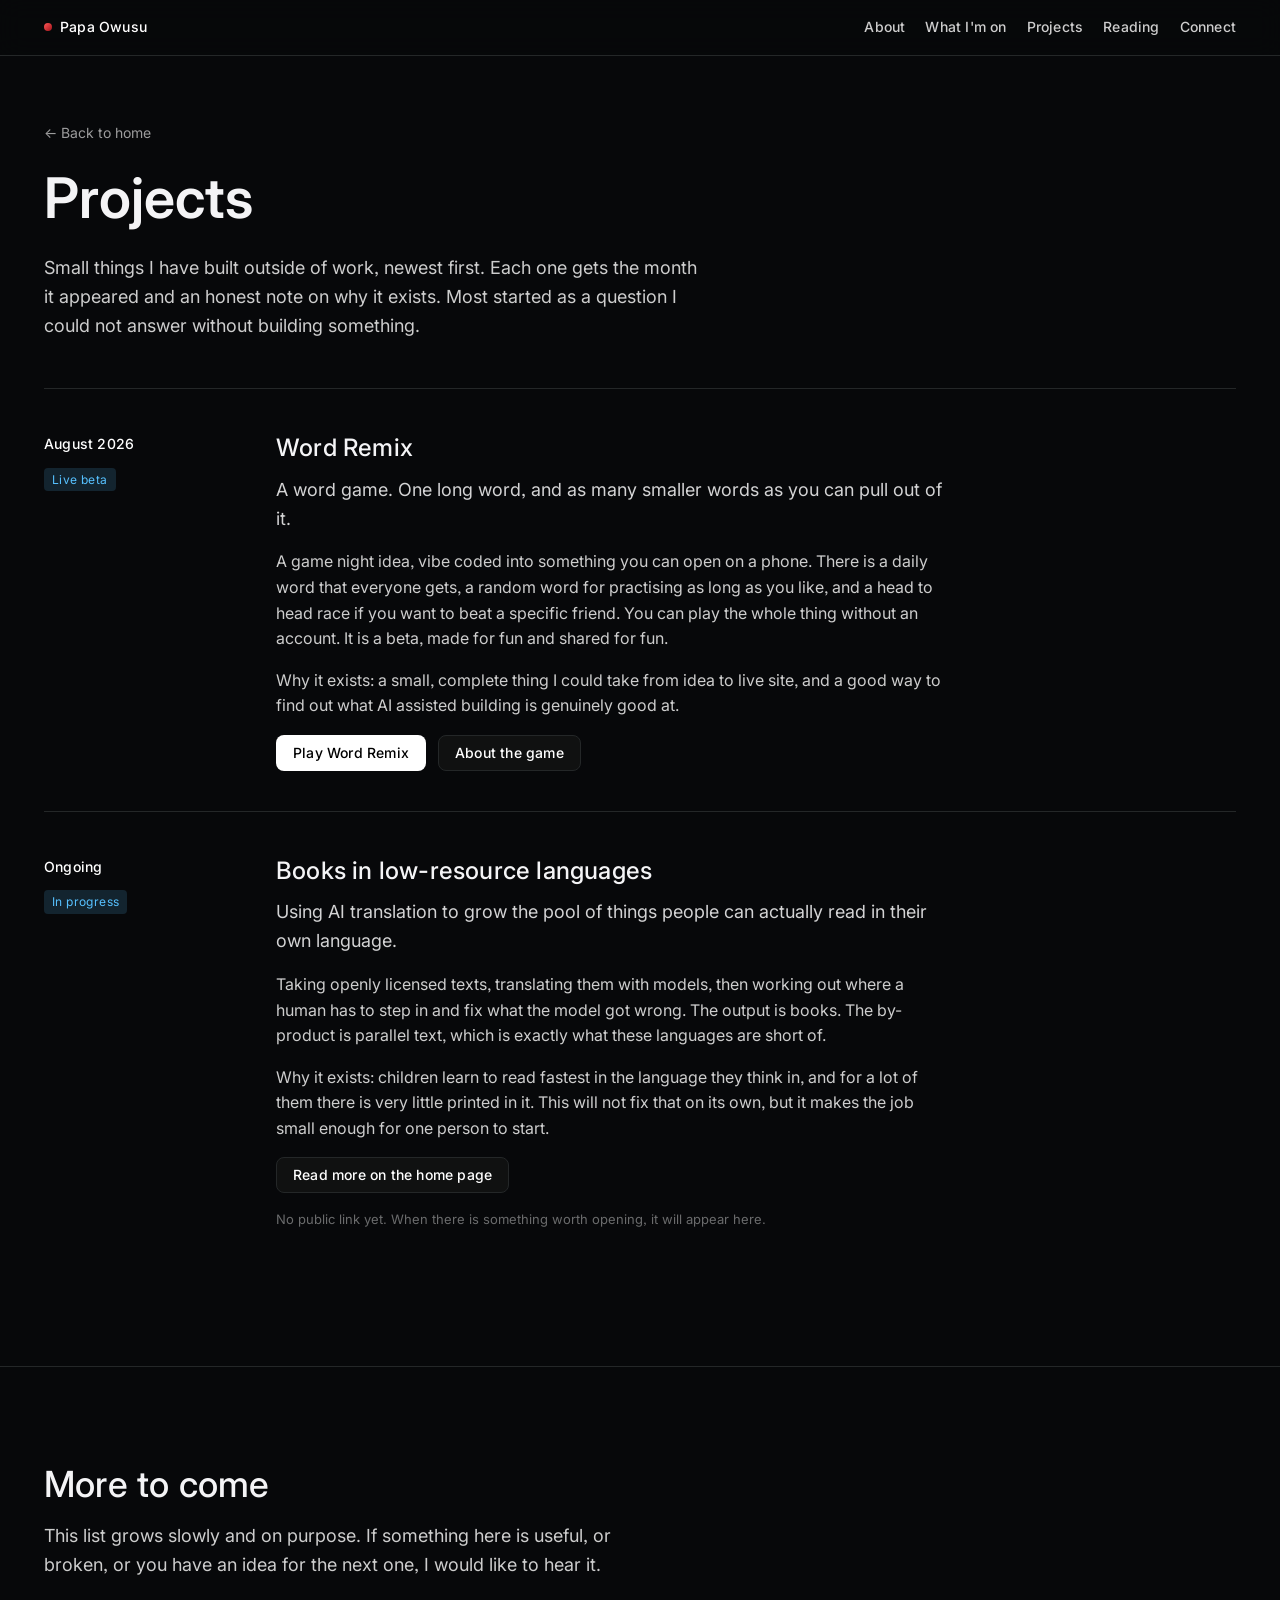
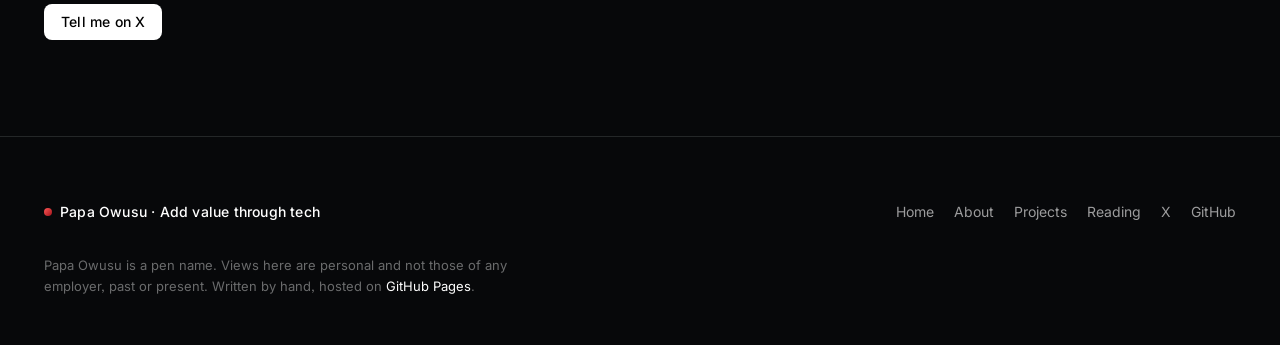
==== projects.html @ 437da06e "initial page" ====
<!DOCTYPE html>
<html lang="en">
<head>
<meta charset="utf-8">
<meta name="viewport" content="width=device-width, initial-scale=1">
<title>Projects · Papa Owusu</title>
<meta name="description" content="Things Papa Owusu (pkobts) has built outside of work, with the month each one appeared and why it exists.">
<meta name="author" content="Papa Owusu">

<meta property="og:type" content="website">
<meta property="og:title" content="Projects · Papa Owusu">
<meta property="og:description" content="Side projects and experiments, with the month each one appeared and why it exists.">
<meta property="og:url" content="https://pkobts.github.io/projects.html">
<meta name="twitter:card" content="summary">
<meta name="twitter:creator" content="@pkobts">

<link rel="icon" href="data:image/svg+xml,<svg xmlns='http://www.w3.org/2000/svg' viewBox='0 0 32 32'><rect width='32' height='32' rx='8' fill='%230d0d0d'/><text x='16' y='22' font-family='Inter,sans-serif' font-size='16' font-weight='600' fill='%23ff5757' text-anchor='middle'>P</text></svg>">
<link rel="preconnect" href="https://fonts.googleapis.com">
<link rel="preconnect" href="https://fonts.gstatic.com" crossorigin>
<link href="https://fonts.googleapis.com/css2?family=Inter:wght@400;500;600&display=swap" rel="stylesheet">
<link rel="stylesheet" href="styles.css">
</head>
<body>

<a class="skip" href="#main">Skip to content</a>

<header class="nav">
  <div class="wrap">
    <a class="wordmark" href="index.html"><span class="dot" aria-hidden="true"></span> Papa Owusu</a>
    <nav class="nav-links" aria-label="Sections">
      <a href="index.html#about">About</a>
      <a href="index.html#working-on" class="hide-sm">What I'm on</a>
      <a href="projects.html" aria-current="page">Projects</a>
      <a href="index.html#reading" class="hide-sm">Reading</a>
      <a href="index.html#connect">Connect</a>
    </nav>
  </div>
</header>

<main id="main">

<section class="page-head">
  <div class="wrap">
    <a class="back" href="index.html">Back to home</a>
    <h1>Projects</h1>
    <p class="lede">
      Small things I have built outside of work, newest first. Each one gets the month it
      appeared and an honest note on why it exists. Most started as a question I could not
      answer without building something.
    </p>
  </div>
</section>

<section class="projects">
  <div class="wrap">

    <article class="project">
      <div class="project-meta">
        <span class="month">August 2026</span>
        <span class="badge">Live beta</span>
      </div>
      <div class="project-body">
        <h2>Word Remix</h2>
        <p class="tag">A word game. One long word, and as many smaller words as you can pull out of it.</p>
        <p>
          A game night idea, vibe coded into something you can open on a phone. There is a daily
          word that everyone gets, a random word for practising as long as you like, and a head
          to head race if you want to beat a specific friend. You can play the whole thing
          without an account. It is a beta, made for fun and shared for fun.
        </p>
        <p>
          Why it exists: a small, complete thing I could take from idea to live site, and a good
          way to find out what AI assisted building is genuinely good at.
        </p>
        <p class="project-links">
          <a class="btn btn-primary" target="_blank" href="https://wordremix.pkobts.com" rel="noopener">Play Word Remix</a>
          <a class="btn btn-tertiary" target="_blank" href="https://wordremix.pkobts.com/about" rel="noopener">About the game</a>
        </p>
      </div>
    </article>

    <article class="project">
      <div class="project-meta">
        <span class="month">Ongoing</span>
        <span class="badge">In progress</span>
      </div>
      <div class="project-body">
        <h2>Books in low-resource languages</h2>
        <p class="tag">Using AI translation to grow the pool of things people can actually read in their own language.</p>
        <p>
          Taking openly licensed texts, translating them with models, then working out where a
          human has to step in and fix what the model got wrong. The output is books. The
          by-product is parallel text, which is exactly what these languages are short of.
        </p>
        <p>
          Why it exists: children learn to read fastest in the language they think in, and for a
          lot of them there is very little printed in it. This will not fix that on its own, but
          it makes the job small enough for one person to start.
        </p>
        <p class="project-links">
          <a class="btn btn-tertiary" href="index.html#working-on">Read more on the home page</a>
        </p>
        <p class="note">No public link yet. When there is something worth opening, it will appear here.</p>
      </div>
    </article>

  </div>
</section>

<section class="closing">
  <div class="wrap">
    <div class="section-head">
      <h2>More to come</h2>
      <p>
        This list grows slowly and on purpose. If something here is useful, or broken, or you
        have an idea for the next one, I would like to hear it.
      </p>
      <p style="margin-top:24px;">
        <a class="btn btn-primary" target="_blank" href="https://x.com/pkobts" rel="me noopener">Tell me on X</a>
      </p>
    </div>
  </div>
</section>

</main>

<footer>
  <div class="wrap">
    <div class="foot-row">
      <span class="wordmark"><span class="dot" aria-hidden="true"></span> Papa Owusu · Add value through tech</span>
      <div class="foot-links">
        <a href="index.html">Home</a>
        <a href="index.html#about">About</a>
        <a href="projects.html">Projects</a>
        <a href="index.html#reading">Reading</a>
        <a target="_blank" href="https://x.com/pkobts" rel="me noopener">X</a>
        <a target="_blank" href="https://github.com/pkobts" rel="me noopener">GitHub</a>
      </div>
    </div>
    <p class="foot-note">
      Papa Owusu is a pen name. Views here are personal and not those of any employer, past or
      present. Written by hand, hosted on
      <a target="_blank" href="https://pages.github.com/" rel="noopener">GitHub Pages</a>.
    </p>
  </div>
</footer>

</body>
</html>
---- styles.css ----
/* Papa Owusu · pkobts.github.io
   Tokens follow DESIGN.md (Raycast-style dark system). */

:root {
  /* surface ladder */
  --canvas: #07080a;
  --surface: #0d0d0d;
  --surface-elevated: #101111;
  --surface-card: #121212;

  /* lines */
  --hairline: #242728;
  --hairline-soft: rgba(255, 255, 255, 0.08);
  --hairline-strong: rgba(255, 255, 255, 0.16);

  /* text */
  --ink: #f4f4f6;
  --body: #cdcdcd;
  --mute: #9c9c9d;
  --ash: #6a6b6c;
  --stone: #434345;

  /* action */
  --primary: #ffffff;
  --primary-pressed: #e8e8e8;
  --on-primary: #000000;

  /* accents: illustrations only, never chrome */
  --accent-blue: #57c1ff;
  --accent-red: #ff6161;
  --accent-green: #59d499;
  --accent-yellow: #ffc533;

  --stripe-start: #ff5757;
  --stripe-end: #a1131a;

  --key-bg-start: #121212;
  --key-bg-end: #0d0d0d;

  --r-xs: 4px;
  --r-sm: 6px;
  --r-md: 8px;
  --r-lg: 10px;
  --r-xl: 16px;
  --r-full: 9999px;

  --section: 96px;
  --container: 1240px;
}

*,
*::before,
*::after {
  box-sizing: border-box;
}

html {
  scroll-behavior: smooth;
  scroll-padding-top: 80px;
  -webkit-text-size-adjust: 100%;
}

@media (prefers-reduced-motion: reduce) {
  html { scroll-behavior: auto; }
}

body {
  margin: 0;
  background: var(--canvas);
  color: var(--body);
  font-family: Inter, "Inter Fallback", system-ui, -apple-system, "Segoe UI", sans-serif;
  font-feature-settings: "calt", "kern", "liga", "ss03";
  font-size: 16px;
  line-height: 1.6;
  -webkit-font-smoothing: antialiased;
}

h1, h2, h3 {
  color: var(--ink);
  margin: 0;
  font-weight: 500;
}

p { margin: 0; }

a {
  color: #ffffff;
  text-decoration: none;
}

a:hover { text-decoration: underline; }

a:focus-visible,
button:focus-visible {
  outline: 2px solid var(--accent-blue);
  outline-offset: 3px;
  border-radius: var(--r-xs);
}

.wrap {
  width: 100%;
  max-width: var(--container);
  margin: 0 auto;
  padding: 0 24px;
}

.skip {
  position: absolute;
  left: -9999px;
}
.skip:focus {
  left: 16px;
  top: 12px;
  z-index: 10;
  background: var(--surface-elevated);
  border: 1px solid var(--hairline);
  border-radius: var(--r-md);
  padding: 8px 16px;
  color: #fff;
}

/* ---------- nav ---------- */

.nav {
  position: sticky;
  top: 0;
  z-index: 5;
  height: 56px;
  display: flex;
  align-items: center;
  background: rgba(7, 8, 10, 0.88);
  backdrop-filter: blur(12px);
  border-bottom: 1px solid var(--hairline);
}

.nav .wrap {
  display: flex;
  align-items: center;
  gap: 24px;
}

.wordmark {
  font-size: 14px;
  font-weight: 500;
  letter-spacing: 0.2px;
  color: #fff;
  display: inline-flex;
  align-items: center;
  gap: 8px;
}

.wordmark:hover { text-decoration: none; }

.wordmark .dot {
  width: 8px;
  height: 8px;
  border-radius: var(--r-full);
  background: linear-gradient(135deg, var(--stripe-start), var(--stripe-end));
}

.nav-links {
  display: flex;
  gap: 20px;
  margin-left: auto;
  font-size: 14px;
  font-weight: 500;
  letter-spacing: 0.2px;
}

.nav-links a { color: var(--body); }
.nav-links a:hover { color: #fff; }

/* ---------- buttons ---------- */

.btn {
  display: inline-flex;
  align-items: center;
  gap: 8px;
  height: 36px;
  padding: 8px 16px;
  border-radius: var(--r-md);
  font-size: 14px;
  font-weight: 500;
  letter-spacing: 0.2px;
  line-height: 1;
  border: 1px solid transparent;
  white-space: nowrap;
}

.btn:hover { text-decoration: none; }

.btn-primary {
  background: var(--primary);
  color: var(--on-primary);
}
.btn-primary:hover { background: var(--primary-pressed); }

.btn-tertiary {
  background: var(--surface-elevated);
  color: #fff;
  border-color: var(--hairline);
}
.btn-tertiary:hover { border-color: var(--hairline-strong); }

/* ---------- hero ---------- */

.hero {
  position: relative;
  overflow: hidden;
  padding: 96px 0 var(--section);
  border-bottom: 1px solid var(--hairline);
}

/* the one stripe band the system allows, once per page */
.hero::before {
  content: "";
  position: absolute;
  top: -60px;
  right: -80px;
  width: 780px;
  height: 300px;
  transform: rotate(-14deg);
  transform-origin: top right;
  background:
    linear-gradient(90deg, transparent, var(--stripe-end) 30%, var(--stripe-start)) 0 0 / 100% 26px no-repeat,
    linear-gradient(90deg, transparent, rgba(161, 19, 26, 0.75) 40%, rgba(255, 87, 87, 0.85)) 0 44px / 100% 14px no-repeat,
    linear-gradient(90deg, transparent, rgba(161, 19, 26, 0.45) 50%, rgba(255, 87, 87, 0.55)) 0 70px / 100% 7px no-repeat;
  filter: blur(1px);
  pointer-events: none;
  -webkit-mask-image: linear-gradient(90deg, transparent, #000 45%);
  mask-image: linear-gradient(90deg, transparent, #000 45%);
}

.hero .wrap {
  position: relative;
  display: grid;
  grid-template-columns: minmax(0, 1fr) minmax(0, 1fr);
  gap: 48px;
  align-items: center;
}

.eyebrow {
  display: inline-block;
  font-size: 12px;
  letter-spacing: 0.4px;
  color: var(--mute);
  background: var(--surface-elevated);
  border: 1px solid var(--hairline);
  border-radius: var(--r-full);
  padding: 4px 12px;
  margin-bottom: 24px;
}

h1 {
  font-size: 64px;
  font-weight: 600;
  line-height: 1.1;
  letter-spacing: 0;
}

.hero .lede {
  font-size: 18px;
  line-height: 1.6;
  margin-top: 24px;
  max-width: 46ch;
}

.hero-actions {
  display: flex;
  flex-wrap: wrap;
  gap: 12px;
  margin-top: 32px;
}

/* ---------- palette mockup ---------- */

.palette {
  background: var(--surface);
  border: 1px solid var(--hairline);
  border-radius: var(--r-xl);
  overflow: hidden;
}

.palette-bar {
  display: flex;
  align-items: center;
  gap: 12px;
  padding: 12px 16px;
  border-bottom: 1px solid var(--hairline);
}

.lights {
  display: flex;
  gap: 6px;
}
.lights i {
  width: 10px;
  height: 10px;
  border-radius: var(--r-full);
  background: var(--stone);
}
.lights i:first-child { background: #57343a; }
.lights i:nth-child(2) { background: #55492c; }
.lights i:last-child { background: #2f4a3b; }

.palette-query {
  font-size: 14px;
  color: var(--mute);
}
.palette-query .caret {
  color: var(--accent-blue);
}

.palette-rows {
  padding: 8px;
  margin: 0;
  list-style: none;
}

.palette-rows li {
  display: flex;
  align-items: center;
  gap: 12px;
  padding: 8px 10px;
  border-radius: var(--r-sm);
  font-size: 14px;
  color: var(--body);
}

.palette-rows li.active {
  background: var(--surface-card);
  color: #fff;
}

.tile {
  width: 28px;
  height: 28px;
  flex: none;
  border-radius: var(--r-md);
  display: grid;
  place-items: center;
  font-size: 14px;
  background: var(--surface-card);
  border: 1px solid var(--hairline);
}

.tile.yellow { color: var(--accent-yellow); }
.tile.green { color: var(--accent-green); }
.tile.blue { color: var(--accent-blue); }
.tile.red { color: var(--accent-red); }

.palette-rows .shortcut { margin-left: auto; }

.key {
  display: inline-block;
  min-width: 20px;
  text-align: center;
  padding: 1px 6px;
  font-size: 13px;
  line-height: 1.4;
  color: var(--body);
  background: linear-gradient(180deg, var(--key-bg-start), var(--key-bg-end));
  border: 1px solid var(--hairline);
  border-radius: var(--r-xs);
}

.palette-foot {
  display: flex;
  align-items: center;
  gap: 8px;
  padding: 10px 16px;
  border-top: 1px solid var(--hairline);
  font-size: 13px;
  color: var(--ash);
}
.palette-foot .right { margin-left: auto; }

/* ---------- sections ---------- */

section { padding: var(--section) 0; }
section + section { border-top: 1px solid var(--hairline); }

.section-head { max-width: 62ch; }

.section-head h2 {
  font-size: 36px;
  line-height: 1.2;
  letter-spacing: 0.2px;
}

.section-head p {
  margin-top: 16px;
  font-size: 18px;
}

.kicker {
  font-size: 12px;
  letter-spacing: 0.4px;
  text-transform: uppercase;
  color: var(--ash);
  margin-bottom: 12px;
}

/* ---------- about ---------- */

.about {
  display: grid;
  grid-template-columns: 220px minmax(0, 1fr);
  gap: 48px;
  align-items: start;
}

.avatar {
  width: 180px;
  height: 180px;
  border-radius: var(--r-full);
  border: 1px solid var(--hairline);
  display: block;
}

.avatar-note {
  margin-top: 16px;
  font-size: 13px;
  color: var(--ash);
  max-width: 22ch;
}

.about h2 {
  font-size: 36px;
  line-height: 1.2;
  letter-spacing: 0.2px;
}

.prose { max-width: 64ch; margin-top: 24px; }
.prose p + p { margin-top: 20px; }
.prose strong { color: #fff; font-weight: 500; }
.prose a { text-decoration: underline; text-underline-offset: 3px; text-decoration-color: var(--stone); }
.prose a:hover { text-decoration-color: #fff; }

.name-key {
  margin-top: 32px;
  background: var(--surface);
  border: 1px solid var(--hairline);
  border-radius: var(--r-lg);
  padding: 20px 24px;
}

.name-key dl {
  margin: 0;
  display: grid;
  grid-template-columns: auto 1fr;
  gap: 8px 16px;
  font-size: 14px;
}
.name-key dt { color: #fff; font-weight: 500; }
.name-key dd { margin: 0; color: var(--mute); }

/* ---------- cards ---------- */

.grid {
  display: grid;
  gap: 16px;
  margin-top: 32px;
}
.grid.two { grid-template-columns: repeat(2, minmax(0, 1fr)); }
.grid.three { grid-template-columns: repeat(3, minmax(0, 1fr)); }

.card {
  background: var(--surface);
  border: 1px solid var(--hairline);
  border-radius: var(--r-lg);
  padding: 24px;
}

.card.elevated { background: var(--surface-elevated); }

.card h3 {
  font-size: 20px;
  letter-spacing: 0.2px;
  margin-bottom: 12px;
}

.card p { font-size: 14px; }
.card p + p { margin-top: 12px; }

.card .more {
  display: inline-block;
  margin-top: 16px;
  font-size: 14px;
  font-weight: 500;
  letter-spacing: 0.2px;
}

.badge {
  display: inline-block;
  font-size: 12px;
  letter-spacing: 0.4px;
  padding: 2px 8px;
  border-radius: var(--r-xs);
  background: rgba(87, 193, 255, 0.15);
  color: var(--accent-blue);
  margin-bottom: 12px;
}

/* ---------- link list ---------- */

.links {
  list-style: none;
  margin: 32px 0 0;
  padding: 0;
  border-top: 1px solid var(--hairline);
}

.links li {
  border-bottom: 1px solid var(--hairline);
}

.links a {
  display: grid;
  grid-template-columns: minmax(0, 240px) minmax(0, 1fr) auto;
  gap: 24px;
  align-items: baseline;
  padding: 16px 8px;
  color: var(--body);
}

.links a:hover {
  background: var(--surface);
  text-decoration: none;
}

.links .title { color: #fff; font-weight: 500; font-size: 16px; }
.links .what { font-size: 14px; color: var(--mute); }
.links .arrow { color: var(--ash); font-size: 14px; }

/* ---------- projects page ---------- */

.page-head {
  padding: 64px 0 48px;
}

.back {
  display: inline-block;
  font-size: 14px;
  color: var(--mute);
  margin-bottom: 24px;
}
.back::before { content: "← "; }
.back:hover { color: #fff; }

.page-head h1 { font-size: 56px; }

.page-head .lede {
  font-size: 18px;
  margin-top: 24px;
  max-width: 60ch;
}

.projects {
  padding-top: 0;
  border-top: 0;
}

.project {
  display: grid;
  grid-template-columns: 200px minmax(0, 1fr);
  gap: 32px;
  padding: 40px 0;
  border-top: 1px solid var(--hairline);
}

.project-meta {
  display: flex;
  flex-direction: column;
  align-items: flex-start;
  gap: 12px;
  padding-top: 4px;
}

.month {
  font-size: 14px;
  font-weight: 500;
  letter-spacing: 0.2px;
  color: #fff;
}

.project-meta .badge { margin-bottom: 0; }

.project-body { max-width: 68ch; }

.project-body h2 {
  font-size: 24px;
  letter-spacing: 0.2px;
}

.project-body .tag {
  font-size: 18px;
  color: var(--charcoal, #d3d3d4);
  margin-top: 8px;
}

.project-body p + p { margin-top: 16px; }

.project-body .note {
  font-size: 13px;
  color: var(--ash);
}

.project-links {
  display: flex;
  flex-wrap: wrap;
  gap: 12px;
  margin-top: 24px;
}

.closing { border-top: 1px solid var(--hairline); }

/* home-page teaser row */

.teaser {
  display: flex;
  flex-wrap: wrap;
  align-items: center;
  gap: 16px 24px;
  margin-top: 32px;
  background: var(--surface);
  border: 1px solid var(--hairline);
  border-radius: var(--r-lg);
  padding: 24px;
}

.teaser .teaser-text {
  flex: 1 1 320px;
  font-size: 14px;
  color: var(--mute);
}

.teaser .teaser-text strong {
  display: block;
  font-size: 18px;
  font-weight: 500;
  color: #fff;
  margin-bottom: 6px;
}

/* ---------- connect ---------- */

.connect {
  display: grid;
  grid-template-columns: repeat(3, minmax(0, 1fr));
  gap: 16px;
  margin-top: 32px;
}

.connect a {
  display: block;
  background: var(--surface);
  border: 1px solid var(--hairline);
  border-radius: var(--r-lg);
  padding: 24px;
}
.connect a:hover {
  background: var(--surface-elevated);
  border-color: var(--hairline-strong);
  text-decoration: none;
}
.connect .handle { display: block; font-size: 18px; color: #fff; font-weight: 500; }
.connect .desc { display: block; font-size: 14px; color: var(--mute); margin-top: 8px; }

/* email card: copies the address on click */

.copy-card {
  display: block;
  width: 100%;
  text-align: left;
  font: inherit;
  cursor: pointer;
  background: var(--surface);
  border: 1px solid var(--hairline);
  border-radius: var(--r-lg);
  padding: 24px;
}
.copy-card:hover {
  background: var(--surface-elevated);
  border-color: var(--hairline-strong);
}

.copy-card .handle {
  font-size: 16px;
  overflow-wrap: anywhere;
}

.copy-state {
  display: inline-block;
  margin-top: 16px;
  font-size: 12px;
  letter-spacing: 0.4px;
  color: var(--mute);
  background: var(--surface-elevated);
  border: 1px solid var(--hairline);
  border-radius: var(--r-xs);
  padding: 2px 8px;
}

.copy-card.copied .copy-state {
  background: rgba(89, 212, 153, 0.15);
  border-color: transparent;
  color: var(--accent-green);
}

.copy-live {
  position: absolute;
  width: 1px;
  height: 1px;
  overflow: hidden;
  clip: rect(0 0 0 0);
  white-space: nowrap;
}

/* ---------- footer ---------- */

footer {
  border-top: 1px solid var(--hairline);
  padding: 64px 0 48px;
  color: var(--mute);
  font-size: 14px;
}

.foot-row {
  display: flex;
  flex-wrap: wrap;
  gap: 24px;
  align-items: center;
  justify-content: space-between;
}

.foot-links {
  display: flex;
  flex-wrap: wrap;
  gap: 20px;
}
.foot-links a { color: var(--mute); }
.foot-links a:hover { color: #fff; }

.foot-note {
  margin-top: 32px;
  font-size: 13px;
  color: var(--ash);
  max-width: 60ch;
}

/* ---------- responsive ---------- */

@media (max-width: 1024px) {
  h1 { font-size: 56px; }
  .hero .wrap { grid-template-columns: minmax(0, 1fr); gap: 40px; }
  .about { grid-template-columns: 160px minmax(0, 1fr); gap: 32px; }
  .avatar { width: 140px; height: 140px; }
}

@media (max-width: 768px) {
  :root { --section: 64px; }
  h1 { font-size: 44px; }
  .section-head h2 { font-size: 30px; }
  .nav-links { gap: 16px; }
  .nav-links .hide-sm { display: none; }
  .hero::before {
    top: -40px;
    right: -40px;
    width: 340px;
    height: 160px;
    background-size: 100% 14px, 100% 8px, 100% 4px;
    background-position: 0 0, 0 24px, 0 38px;
  }
  .grid.three, .grid.two, .connect { grid-template-columns: minmax(0, 1fr); }
  .about { grid-template-columns: minmax(0, 1fr); }
  .project { grid-template-columns: minmax(0, 1fr); gap: 16px; }
  .project-meta { flex-direction: row; align-items: center; }
  .page-head h1 { font-size: 40px; }
  .links a { grid-template-columns: minmax(0, 1fr) auto; }
  .links .what { grid-column: 1 / -1; }
}

@media (max-width: 480px) {
  :root { --section: 48px; }
  h1 { font-size: 36px; }
  .hero { padding-top: 64px; }
  .hero .lede { font-size: 16px; }
  .wrap { padding: 0 20px; }
}
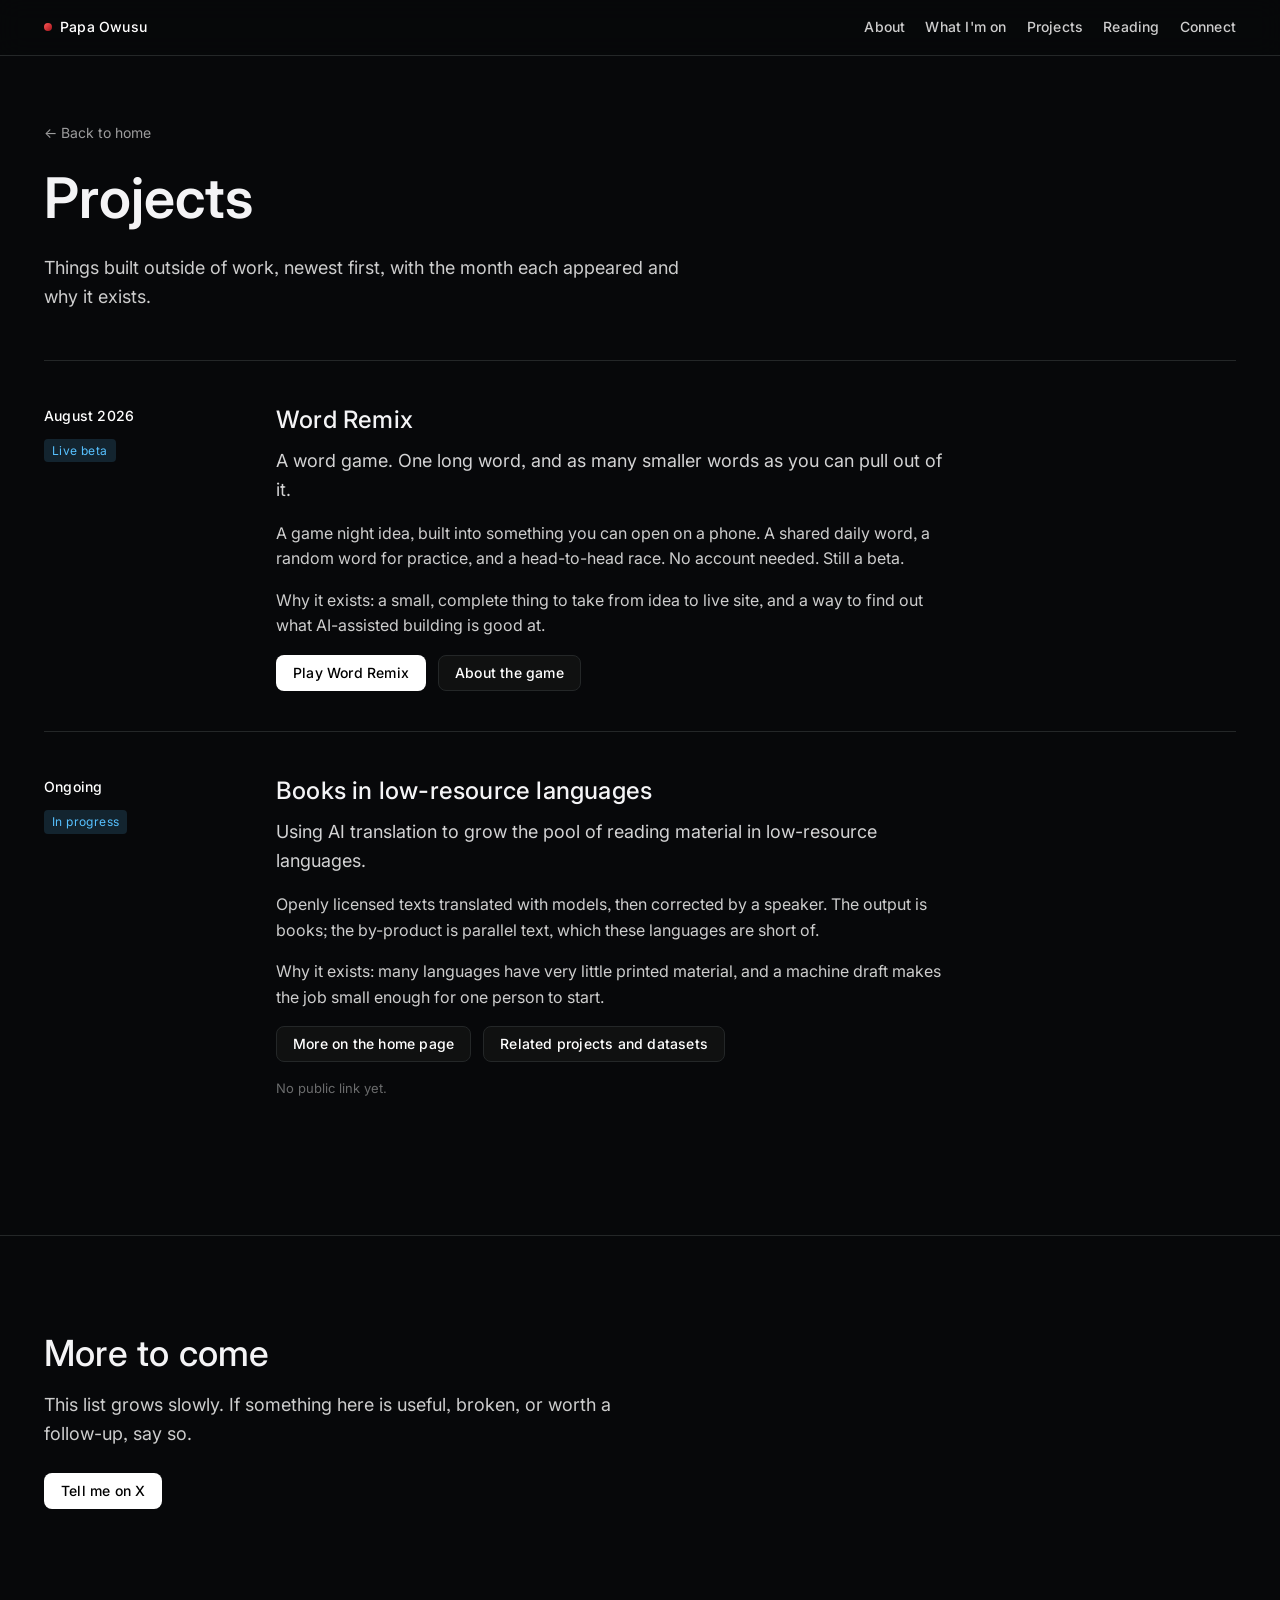
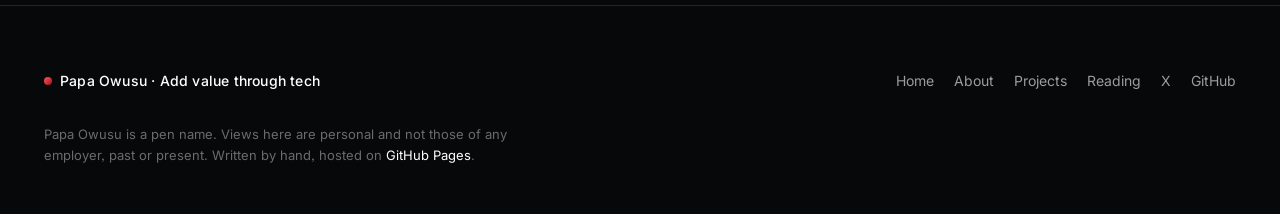
==== commit e840722e: "ssimplified" ====
--- a/projects.html
+++ b/projects.html
@@ -4,7 +4,7 @@
 <meta charset="utf-8">
 <meta name="viewport" content="width=device-width, initial-scale=1">
 <title>Projects · Papa Owusu</title>
-<meta name="description" content="Things Papa Owusu (pkobts) has built outside of work, with the month each one appeared and why it exists.">
+<meta name="description" content="Side projects built outside of work, with the month each appeared and why it exists. By Papa Owusu (pkobts).">
 <meta name="author" content="Papa Owusu">
 
 <meta property="og:type" content="website">
@@ -44,9 +44,8 @@
     <a class="back" href="index.html">Back to home</a>
     <h1>Projects</h1>
     <p class="lede">
-      Small things I have built outside of work, newest first. Each one gets the month it
-      appeared and an honest note on why it exists. Most started as a question I could not
-      answer without building something.
+      Things built outside of work, newest first, with the month each appeared and why it
+      exists.
     </p>
   </div>
 </section>
@@ -63,14 +62,12 @@
         <h2>Word Remix</h2>
         <p class="tag">A word game. One long word, and as many smaller words as you can pull out of it.</p>
         <p>
-          A game night idea, vibe coded into something you can open on a phone. There is a daily
-          word that everyone gets, a random word for practising as long as you like, and a head
-          to head race if you want to beat a specific friend. You can play the whole thing
-          without an account. It is a beta, made for fun and shared for fun.
+          A game night idea, built into something you can open on a phone. A shared daily word,
+          a random word for practice, and a head-to-head race. No account needed. Still a beta.
         </p>
         <p>
-          Why it exists: a small, complete thing I could take from idea to live site, and a good
-          way to find out what AI assisted building is genuinely good at.
+          Why it exists: a small, complete thing to take from idea to live site, and a way to
+          find out what AI-assisted building is good at.
         </p>
         <p class="project-links">
           <a class="btn btn-primary" target="_blank" href="https://wordremix.pkobts.com" rel="noopener">Play Word Remix</a>
@@ -86,21 +83,20 @@
       </div>
       <div class="project-body">
         <h2>Books in low-resource languages</h2>
-        <p class="tag">Using AI translation to grow the pool of things people can actually read in their own language.</p>
+        <p class="tag">Using AI translation to grow the pool of reading material in low-resource languages.</p>
         <p>
-          Taking openly licensed texts, translating them with models, then working out where a
-          human has to step in and fix what the model got wrong. The output is books. The
-          by-product is parallel text, which is exactly what these languages are short of.
+          Openly licensed texts translated with models, then corrected by a speaker. The output
+          is books; the by-product is parallel text, which these languages are short of.
         </p>
         <p>
-          Why it exists: children learn to read fastest in the language they think in, and for a
-          lot of them there is very little printed in it. This will not fix that on its own, but
-          it makes the job small enough for one person to start.
+          Why it exists: many languages have very little printed material, and a machine draft
+          makes the job small enough for one person to start.
         </p>
         <p class="project-links">
-          <a class="btn btn-tertiary" href="index.html#working-on">Read more on the home page</a>
+          <a class="btn btn-tertiary" href="index.html#working-on">More on the home page</a>
+          <a class="btn btn-tertiary" href="index.html#reading">Related projects and datasets</a>
         </p>
-        <p class="note">No public link yet. When there is something worth opening, it will appear here.</p>
+        <p class="note">No public link yet.</p>
       </div>
     </article>
 
@@ -112,8 +108,8 @@
     <div class="section-head">
       <h2>More to come</h2>
       <p>
-        This list grows slowly and on purpose. If something here is useful, or broken, or you
-        have an idea for the next one, I would like to hear it.
+        This list grows slowly. If something here is useful, broken, or worth a follow-up, say
+        so.
       </p>
       <p style="margin-top:24px;">
         <a class="btn btn-primary" target="_blank" href="https://x.com/pkobts" rel="me noopener">Tell me on X</a>
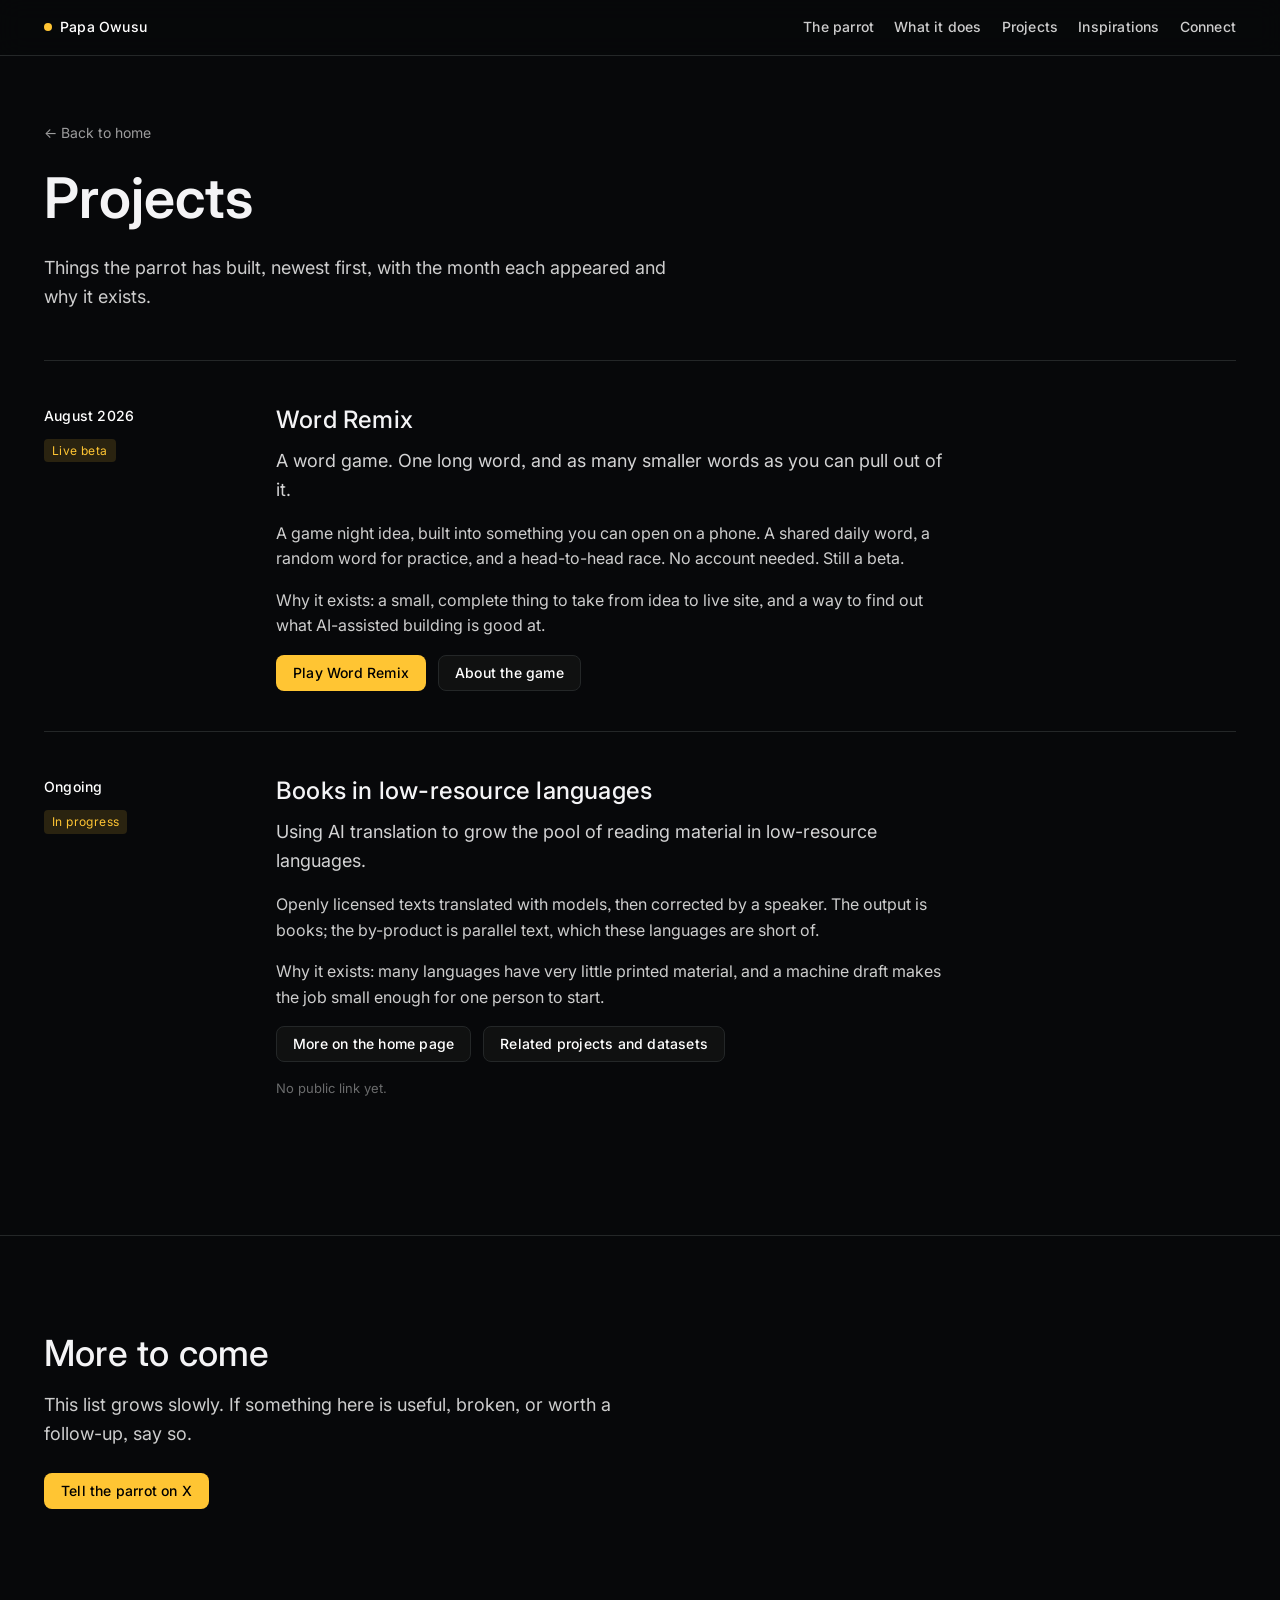
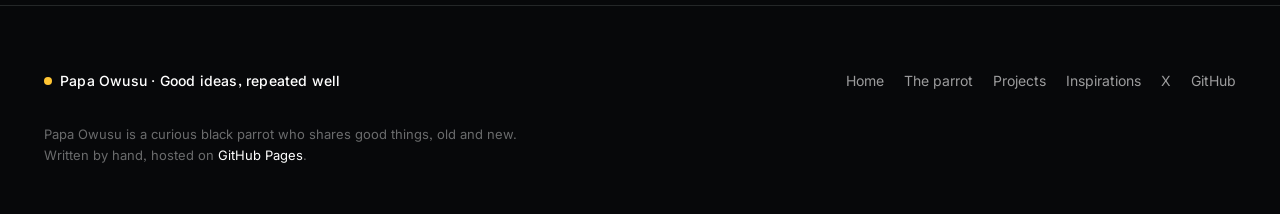
==== commit 80bd2cae: "updated the site" ====
--- a/projects.html
+++ b/projects.html
@@ -4,17 +4,18 @@
 <meta charset="utf-8">
 <meta name="viewport" content="width=device-width, initial-scale=1">
 <title>Projects · Papa Owusu</title>
-<meta name="description" content="Side projects built outside of work, with the month each appeared and why it exists. By Papa Owusu (pkobts).">
+<meta name="description" content="Things Papa Owusu, the curious parrot, has built, with the month each appeared and why it exists.">
 <meta name="author" content="Papa Owusu">
 
 <meta property="og:type" content="website">
 <meta property="og:title" content="Projects · Papa Owusu">
 <meta property="og:description" content="Side projects and experiments, with the month each one appeared and why it exists.">
+<meta property="og:image" content="https://pkobts.github.io/parrot-og.jpg">
 <meta property="og:url" content="https://pkobts.github.io/projects.html">
 <meta name="twitter:card" content="summary">
 <meta name="twitter:creator" content="@pkobts">
 
-<link rel="icon" href="data:image/svg+xml,<svg xmlns='http://www.w3.org/2000/svg' viewBox='0 0 32 32'><rect width='32' height='32' rx='8' fill='%230d0d0d'/><text x='16' y='22' font-family='Inter,sans-serif' font-size='16' font-weight='600' fill='%23ff5757' text-anchor='middle'>P</text></svg>">
+<link rel="icon" href="data:image/svg+xml,<svg xmlns='http://www.w3.org/2000/svg' viewBox='0 0 32 32'><rect width='32' height='32' rx='8' fill='%230d0d0d'/><text x='16' y='22' font-family='Inter,sans-serif' font-size='16' font-weight='700' fill='%23ffc533' text-anchor='middle'>P</text></svg>">
 <link rel="preconnect" href="https://fonts.googleapis.com">
 <link rel="preconnect" href="https://fonts.gstatic.com" crossorigin>
 <link href="https://fonts.googleapis.com/css2?family=Inter:wght@400;500;600&display=swap" rel="stylesheet">
@@ -28,10 +29,10 @@
   <div class="wrap">
     <a class="wordmark" href="index.html"><span class="dot" aria-hidden="true"></span> Papa Owusu</a>
     <nav class="nav-links" aria-label="Sections">
-      <a href="index.html#about">About</a>
-      <a href="index.html#working-on" class="hide-sm">What I'm on</a>
+      <a href="index.html#about">The parrot</a>
+      <a href="index.html#what-it-does" class="hide-sm">What it does</a>
       <a href="projects.html" aria-current="page">Projects</a>
-      <a href="index.html#reading" class="hide-sm">Reading</a>
+      <a href="index.html#reading" class="hide-sm">Inspirations</a>
       <a href="index.html#connect">Connect</a>
     </nav>
   </div>
@@ -44,8 +45,8 @@
     <a class="back" href="index.html">Back to home</a>
     <h1>Projects</h1>
     <p class="lede">
-      Things built outside of work, newest first, with the month each appeared and why it
-      exists.
+      Things the parrot has built, newest first, with the month each
+      appeared and why it exists.
     </p>
   </div>
 </section>
@@ -112,7 +113,7 @@
         so.
       </p>
       <p style="margin-top:24px;">
-        <a class="btn btn-primary" target="_blank" href="https://x.com/pkobts" rel="me noopener">Tell me on X</a>
+        <a class="btn btn-primary" target="_blank" href="https://x.com/pkobts" rel="me noopener">Tell the parrot on X</a>
       </p>
     </div>
   </div>
@@ -123,19 +124,19 @@
 <footer>
   <div class="wrap">
     <div class="foot-row">
-      <span class="wordmark"><span class="dot" aria-hidden="true"></span> Papa Owusu · Add value through tech</span>
+      <span class="wordmark"><span class="dot" aria-hidden="true"></span> Papa Owusu · Good ideas, repeated well</span>
       <div class="foot-links">
         <a href="index.html">Home</a>
-        <a href="index.html#about">About</a>
+        <a href="index.html#about">The parrot</a>
         <a href="projects.html">Projects</a>
-        <a href="index.html#reading">Reading</a>
+        <a href="index.html#reading">Inspirations</a>
         <a target="_blank" href="https://x.com/pkobts" rel="me noopener">X</a>
         <a target="_blank" href="https://github.com/pkobts" rel="me noopener">GitHub</a>
       </div>
     </div>
     <p class="foot-note">
-      Papa Owusu is a pen name. Views here are personal and not those of any employer, past or
-      present. Written by hand, hosted on
+      Papa Owusu is a curious black parrot who shares good things, old and new.
+      Written by hand, hosted on
       <a target="_blank" href="https://pages.github.com/" rel="noopener">GitHub Pages</a>.
     </p>
   </div>
--- a/styles.css
+++ b/styles.css
@@ -1,5 +1,6 @@
 /* Papa Owusu · pkobts.github.io
-   Tokens follow DESIGN.md (Raycast-style dark system). */
+   Tokens follow DESIGN.md (Raycast-style dark system),
+   re-skinned for the parrot: black feathers, yellow shirt, rainbow tail. */
 
 :root {
   /* surface ladder */
@@ -20,19 +21,23 @@
   --ash: #6a6b6c;
   --stone: #434345;
 
-  /* action */
-  --primary: #ffffff;
-  --primary-pressed: #e8e8e8;
+  /* action: the parrot's shirt */
+  --primary: #ffc533;
+  --primary-pressed: #f0b21a;
   --on-primary: #000000;
 
-  /* accents: illustrations only, never chrome */
+  /* accents: tail feathers, illustrations only (yellow doubles as brand) */
   --accent-blue: #57c1ff;
   --accent-red: #ff6161;
   --accent-green: #59d499;
   --accent-yellow: #ffc533;
 
-  --stripe-start: #ff5757;
-  --stripe-end: #a1131a;
+  /* tail feathers */
+  --feather-red: #e8423f;
+  --feather-orange: #f5872a;
+  --feather-green: #3cbf6e;
+  --feather-teal: #1fb5b0;
+  --feather-blue: #3a78e0;
 
   --key-bg-start: #121212;
   --key-bg-end: #0d0d0d;
@@ -92,7 +97,7 @@
 
 a:focus-visible,
 button:focus-visible {
-  outline: 2px solid var(--accent-blue);
+  outline: 2px solid var(--accent-yellow);
   outline-offset: 3px;
   border-radius: var(--r-xs);
 }
@@ -155,7 +160,7 @@
   width: 8px;
   height: 8px;
   border-radius: var(--r-full);
-  background: linear-gradient(135deg, var(--stripe-start), var(--stripe-end));
+  background: var(--accent-yellow);
 }
 
 .nav-links {
@@ -211,20 +216,23 @@
   border-bottom: 1px solid var(--hairline);
 }
 
-/* the one stripe band the system allows, once per page */
+/* the one stripe band the system allows, once per page: the tail feathers */
 .hero::before {
   content: "";
   position: absolute;
-  top: -60px;
+  top: -40px;
   right: -80px;
   width: 780px;
   height: 300px;
   transform: rotate(-14deg);
   transform-origin: top right;
   background:
-    linear-gradient(90deg, transparent, var(--stripe-end) 30%, var(--stripe-start)) 0 0 / 100% 26px no-repeat,
-    linear-gradient(90deg, transparent, rgba(161, 19, 26, 0.75) 40%, rgba(255, 87, 87, 0.85)) 0 44px / 100% 14px no-repeat,
-    linear-gradient(90deg, transparent, rgba(161, 19, 26, 0.45) 50%, rgba(255, 87, 87, 0.55)) 0 70px / 100% 7px no-repeat;
+    linear-gradient(90deg, transparent, var(--feather-red)) 0 0 / 100% 14px no-repeat,
+    linear-gradient(90deg, transparent, var(--feather-orange)) 0 22px / 100% 10px no-repeat,
+    linear-gradient(90deg, transparent, var(--feather-green)) 0 40px / 100% 10px no-repeat,
+    linear-gradient(90deg, transparent, var(--feather-teal)) 0 58px / 100% 7px no-repeat,
+    linear-gradient(90deg, transparent, var(--feather-blue)) 0 73px / 100% 5px no-repeat;
+  opacity: 0.55;
   filter: blur(1px);
   pointer-events: none;
   -webkit-mask-image: linear-gradient(90deg, transparent, #000 45%);
@@ -258,6 +266,8 @@
   letter-spacing: 0;
 }
 
+h1 .hl { color: var(--accent-yellow); }
+
 .hero .lede {
   font-size: 18px;
   line-height: 1.6;
@@ -272,6 +282,25 @@
   margin-top: 32px;
 }
 
+/* ---------- hero art ---------- */
+
+.hero-art { margin: 0; }
+
+.hero-art img {
+  display: block;
+  width: 100%;
+  height: auto;
+  border-radius: var(--r-xl);
+  border: 1px solid var(--hairline);
+  box-shadow: 0 24px 60px rgba(0, 0, 0, 0.5);
+}
+
+.hero-art figcaption {
+  margin-top: 12px;
+  font-size: 13px;
+  color: var(--ash);
+}
+
 /* ---------- palette mockup ---------- */
 
 .palette {
@@ -308,7 +337,7 @@
   color: var(--mute);
 }
 .palette-query .caret {
-  color: var(--accent-blue);
+  color: var(--accent-yellow);
 }
 
 .palette-rows {
@@ -345,9 +374,9 @@
 }
 
 .tile.yellow { color: var(--accent-yellow); }
-.tile.green { color: var(--accent-green); }
-.tile.blue { color: var(--accent-blue); }
-.tile.red { color: var(--accent-red); }
+.tile.green { color: var(--feather-green); }
+.tile.blue { color: var(--feather-blue); }
+.tile.red { color: var(--feather-red); }
 
 .palette-rows .shortcut { margin-left: auto; }
 
@@ -435,7 +464,7 @@
 .prose p + p { margin-top: 20px; }
 .prose strong { color: #fff; font-weight: 500; }
 .prose a { text-decoration: underline; text-underline-offset: 3px; text-decoration-color: var(--stone); }
-.prose a:hover { text-decoration-color: #fff; }
+.prose a:hover { text-decoration-color: var(--accent-yellow); }
 
 .name-key {
   margin-top: 32px;
@@ -464,6 +493,18 @@
 }
 .grid.two { grid-template-columns: repeat(2, minmax(0, 1fr)); }
 .grid.three { grid-template-columns: repeat(3, minmax(0, 1fr)); }
+.grid.four { grid-template-columns: repeat(4, minmax(0, 1fr)); }
+
+.card .tile { margin-bottom: 16px; }
+
+/* intro text beside a mockup */
+.split {
+  display: grid;
+  grid-template-columns: minmax(0, 1fr) minmax(0, 1fr);
+  gap: 48px;
+  align-items: center;
+}
+.split + .grid { margin-top: 48px; }
 
 .card {
   background: var(--surface);
@@ -497,8 +538,8 @@
   letter-spacing: 0.4px;
   padding: 2px 8px;
   border-radius: var(--r-xs);
-  background: rgba(87, 193, 255, 0.15);
-  color: var(--accent-blue);
+  background: rgba(255, 197, 51, 0.14);
+  color: var(--accent-yellow);
   margin-bottom: 12px;
 }
 
@@ -753,7 +794,8 @@
 
 @media (max-width: 1024px) {
   h1 { font-size: 56px; }
-  .hero .wrap { grid-template-columns: minmax(0, 1fr); gap: 40px; }
+  .hero .wrap, .split { grid-template-columns: minmax(0, 1fr); gap: 40px; }
+  .grid.four { grid-template-columns: repeat(2, minmax(0, 1fr)); }
   .about { grid-template-columns: 160px minmax(0, 1fr); gap: 32px; }
   .avatar { width: 140px; height: 140px; }
 }
@@ -769,10 +811,10 @@
     right: -40px;
     width: 340px;
     height: 160px;
-    background-size: 100% 14px, 100% 8px, 100% 4px;
-    background-position: 0 0, 0 24px, 0 38px;
+    background-size: 100% 8px, 100% 6px, 100% 6px, 100% 4px, 100% 3px;
+    background-position: 0 0, 0 12px, 0 22px, 0 32px, 0 40px;
   }
-  .grid.three, .grid.two, .connect { grid-template-columns: minmax(0, 1fr); }
+  .grid.three, .grid.two, .grid.four, .connect { grid-template-columns: minmax(0, 1fr); }
   .about { grid-template-columns: minmax(0, 1fr); }
   .project { grid-template-columns: minmax(0, 1fr); gap: 16px; }
   .project-meta { flex-direction: row; align-items: center; }
@@ -785,6 +827,8 @@
   :root { --section: 48px; }
   h1 { font-size: 36px; }
   .hero { padding-top: 64px; }
-  .hero .lede { font-size: 16px; }
+  h1 .hl { color: var(--accent-yellow); }
+
+.hero .lede { font-size: 16px; }
   .wrap { padding: 0 20px; }
 }
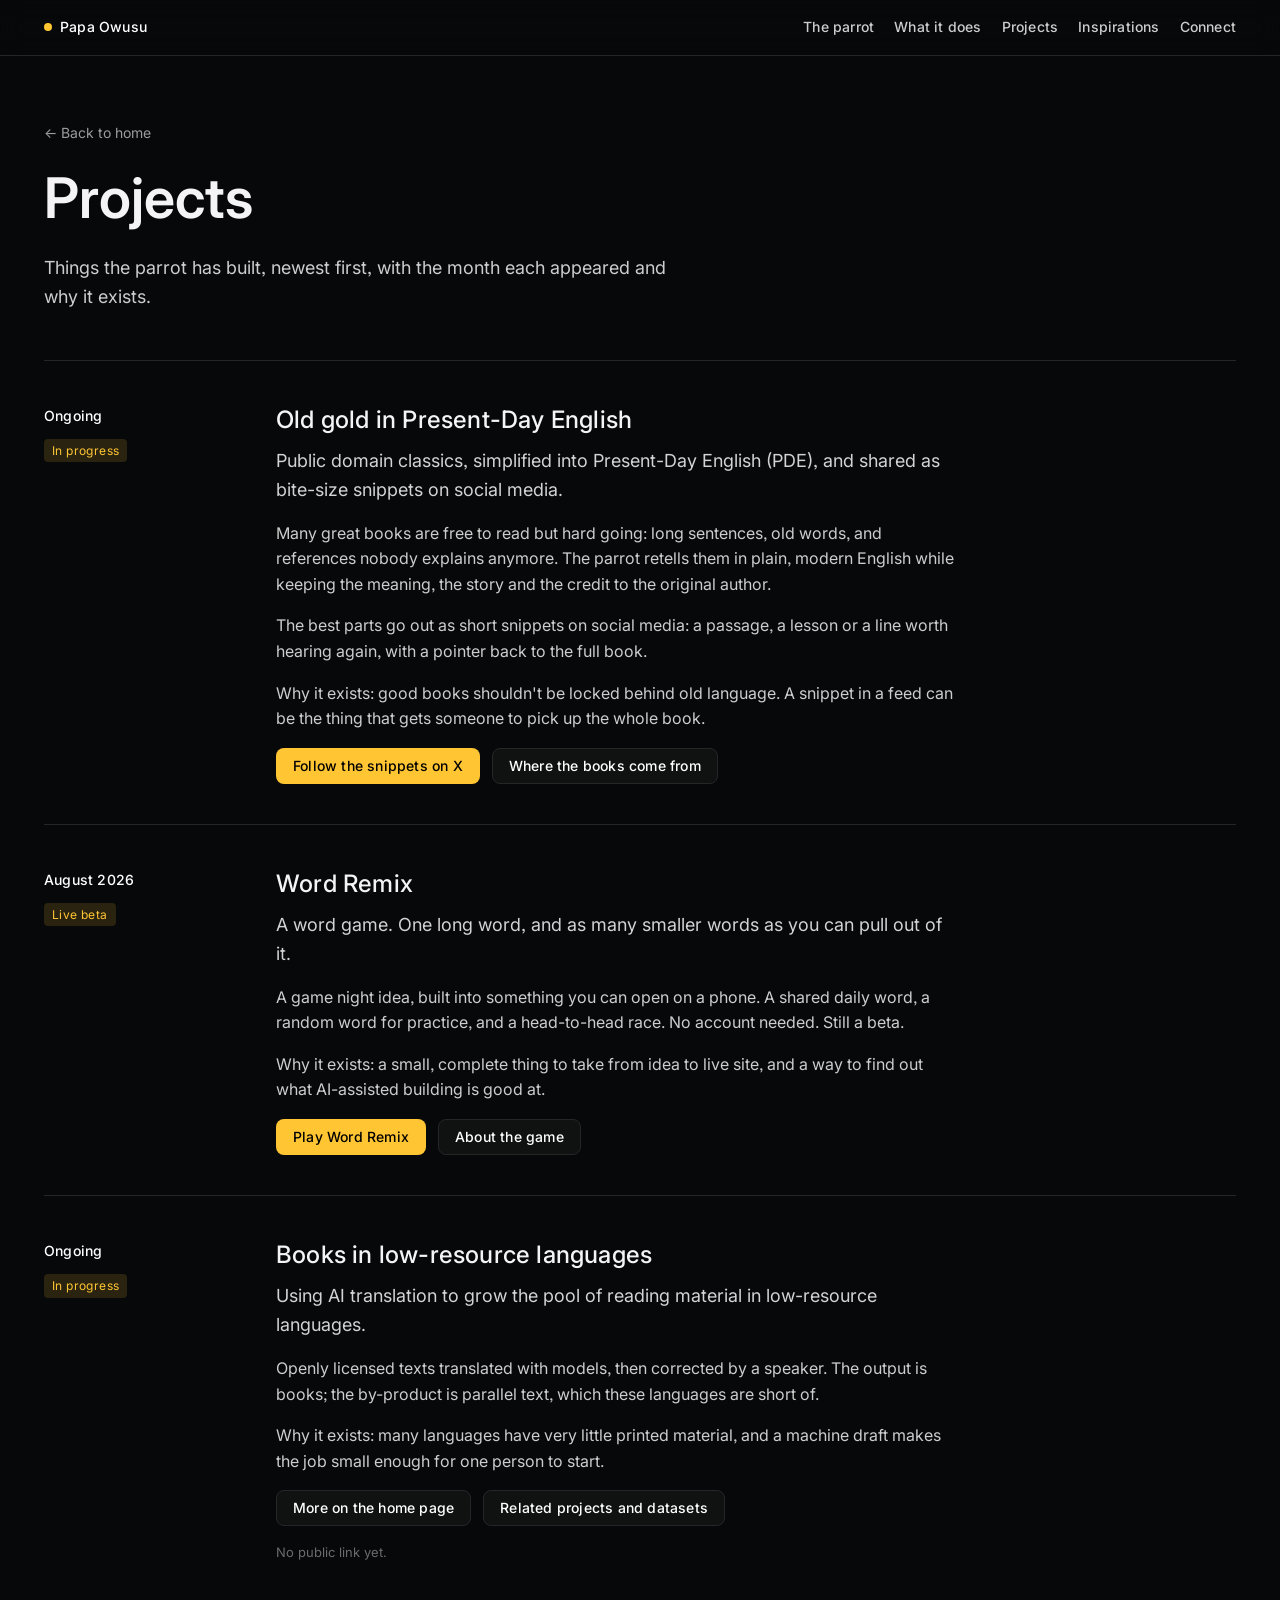
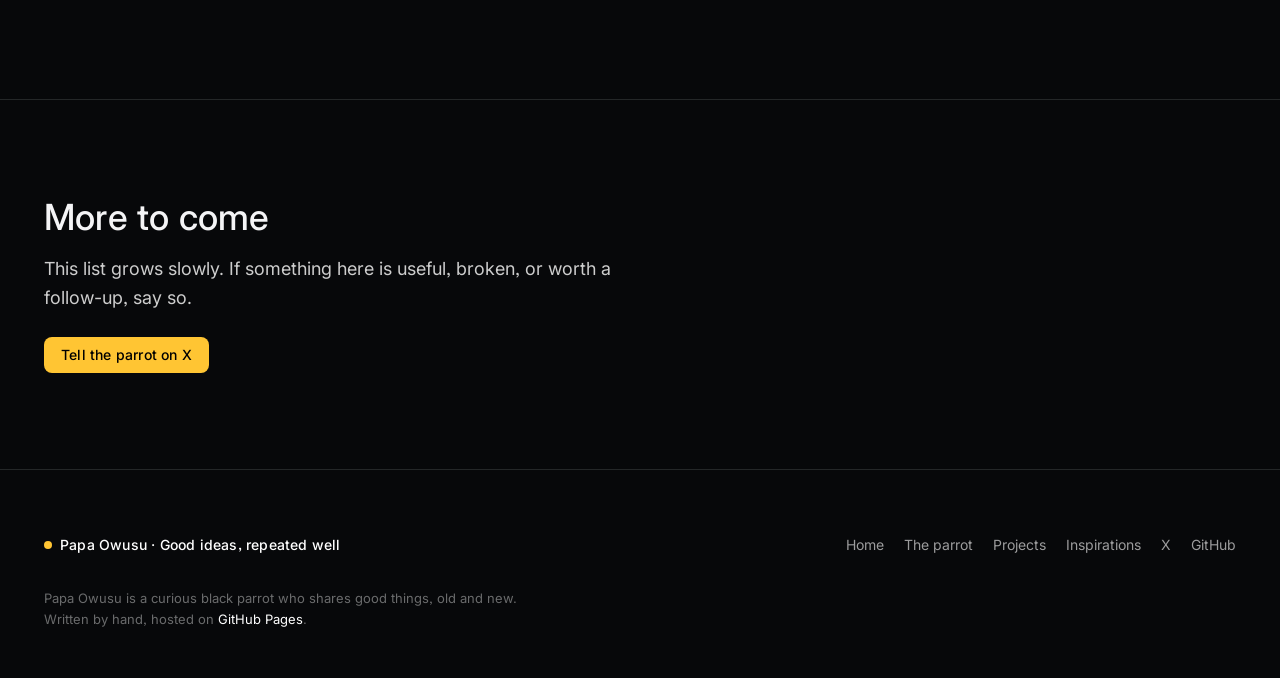
==== commit f9b33578: "projects updated" ====
--- a/projects.html
+++ b/projects.html
@@ -53,6 +53,34 @@
 
 <section class="projects">
   <div class="wrap">
+
+    <article class="project">
+      <div class="project-meta">
+        <span class="month">Ongoing</span>
+        <span class="badge">In progress</span>
+      </div>
+      <div class="project-body">
+        <h2>Old gold in Present-Day English</h2>
+        <p class="tag">Public domain classics, simplified into Present-Day English (PDE), and shared as bite-size snippets on social media.</p>
+        <p>
+          Many great books are free to read but hard going: long sentences, old words, and
+          references nobody explains anymore. The parrot retells them in plain, modern English
+          while keeping the meaning, the story and the credit to the original author.
+        </p>
+        <p>
+          The best parts go out as short snippets on social media: a passage, a lesson or a
+          line worth hearing again, with a pointer back to the full book.
+        </p>
+        <p>
+          Why it exists: good books shouldn't be locked behind old language. A snippet in a
+          feed can be the thing that gets someone to pick up the whole book.
+        </p>
+        <p class="project-links">
+          <a class="btn btn-primary" target="_blank" href="https://x.com/pkobts" rel="me noopener">Follow the snippets on X</a>
+          <a class="btn btn-tertiary" target="_blank" href="https://www.gutenberg.org/" rel="noopener">Where the books come from</a>
+        </p>
+      </div>
+    </article>
 
     <article class="project">
       <div class="project-meta">
